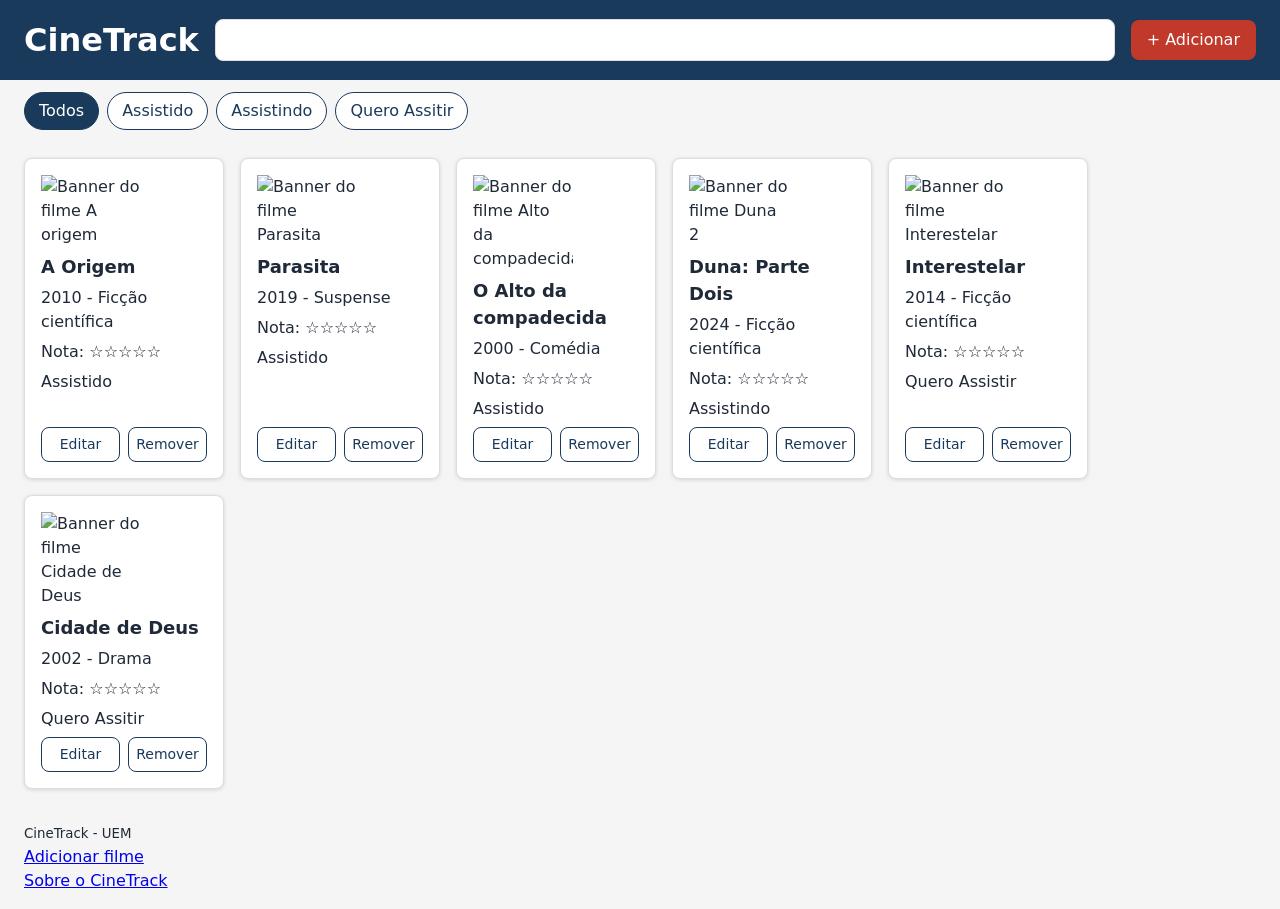
==== parte1/index.html @ 44a1d2e2 "feat: layout em flexbox" ====
<!DOCTYPE html>
<html lang="pt-br">

<head>
    <meta charset="UTF-8">
    <meta name="viewport" content="width=device-width, initial-scale=1.0">
    <title>CineTrack</title>
    <link rel="stylesheet" href="style.css">
</head>

<body>
    <header>
        <h1>CineTrack</h1>
        <input type="search" aria-label="Buscar filme">
        <button type="button">+ Adicionar</button>
    </header>
    <nav aria-label="Filtros de status">
        <button class="ativo" type="button">Todos</button>
        <button class="desativo" type="button">Assistido</button>
        <button class="desativo" type="button">Assistindo</button>
        <button class="desativo" type="button">Quero Assitir</button>
    </nav>
    <main>
        <section id="lista" aria-live="polite">
            <article class="card">
                <img
                    src="https://www.themoviedb.org/t/p/w600_and_h900_face/9e3Dz7aCANy5aRUQF745IlNloJ1.jpg"
                    alt="Banner do filme A origem" width="100">
                <h2>A Origem</h2>
                <p>2010 - Ficção científica</p>
                <p>Nota: &#9734&#9734&#9734&#9734&#9734</p>
                <span>Assistido</span>
                <div class="acoes">
                    <button class="editar" type="button">Editar</button>
                    <button class="remover" type="button">Remover</button>
                </div>
            </article>
            <article class="card">
                <img
                    src="https://www.themoviedb.org/t/p/w600_and_h900_face/igw938inb6Fy0YVcwIyxQ7Lu5FO.jpg"
                    alt="Banner do filme Parasita" width="100">
                <h2>Parasita</h2>
                <p>2019 - Suspense</p>
                <p>Nota: &#9734&#9734&#9734&#9734&#9734</p>
                <span>Assistido</span>
                <div class="acoes">
                    <button class="editar" type="button">Editar</button>
                    <button class="remover" type="button">Remover</button>
                </div>
            </article>
            <article class="card">
                <img
                    src="https://www.themoviedb.org/t/p/w600_and_h900_face/imcOp1kJsCsAFCoOtY5OnPrFbAf.jpg"
                    alt="Banner do filme Alto da compadecida" width="100">
                <h2>O Alto da compadecida</h2>
                <p>2000 - Comédia</p>
                <p>Nota: &#9734&#9734&#9734&#9734&#9734</p>
                <span>Assistido</span>
                <div class="acoes">
                    <button class="editar" type="button">Editar</button>
                    <button class="remover" type="button">Remover</button>
                </div>
            </article>
            <article class="card">
                <img
                    src="https://www.themoviedb.org/t/p/w600_and_h900_face/8LJJjLjAzAwXS40S5mx79PJ2jSs.jpg"
                    alt="Banner do filme Duna 2" width="100">
                <h2>Duna: Parte Dois</h2>
                <p>2024 - Ficção científica</p>
                <p>Nota: &#9734&#9734&#9734&#9734&#9734</p>
                <span>Assistindo</span>
                <div class="acoes">
                    <button class="editar" type="button">Editar</button>
                    <button class="remover" type="button">Remover</button>
                </div>
            </article>
            <article class="card">
                <img
                    src="https://www.themoviedb.org/t/p/w600_and_h900_face/6ricSDD83BClJsFdGB6x7cM0MFQ.jpg"
                    alt="Banner do filme Interestelar" width="100">
                <h2>Interestelar</h2>
                <p>2014 - Ficção científica</p>
                <p>Nota: &#9734&#9734&#9734&#9734&#9734</p>
                <span>Quero Assistir</span>
                <div class="acoes">
                    <button class="editar" type="button">Editar</button>
                    <button class="remover" type="button">Remover</button>
                </div>
            </article>
            <article class="card">
                <img
                    src="https://www.themoviedb.org/t/p/w600_and_h900_face/gfnXixcGC060QcG6JPxN6AMdVsq.jpg"
                    alt="Banner do filme Cidade de Deus" width="100">
                <h2>Cidade de Deus</h2>
                <p>2002 - Drama</p>
                <p>Nota: &#9734&#9734&#9734&#9734&#9734</p>
                <span>Quero Assitir</span>
                <div class="acoes">
                    <button class="editar" type="button">Editar</button>
                    <button class="remover" type="button">Remover</button>
                </div>
            </article>
        </section>
    </main>
    <footer>
        <small>CineTrack - UEM</small>
        <p><a href="adicionar.html">Adicionar filme</a></p>
        <p><a href="sobre.html">Sobre o CineTrack</a></p>
    </footer>
</body>

</html>
---- parte1/style.css ----
/* Paleta: primária #1A3A5C; acento #C0392B; neutro #F5F5F5. */

* {
    box-sizing: border-box;
    margin: 0;
    padding: 0;
}

html {
    font-size: 16px;
}

body {
    font-family: system-ui, sans-serif;
    color: #1f2937;
    background: #f5f5f5;
    line-height: 1.5;
}

img {
    max-width: 100%;
    display: block;
}

button {
    font: inherit;
    cursor: pointer;
    background: #fff;
    color: #1a3a5c;
    border: 1px solid #1a3a5c;
    border-radius: 8px;
    padding: 6px 12px;
}

header {
    display: flex;
    align-items: center;
    justify-content: space-between;
    gap: 16px;
    flex-wrap: wrap;
    background: #1a3a5c;
    color: #fff;
    padding: 16px 24px;
}

header h1 {
    flex: 0 0 auto;
}

header input {
    flex: 1 1 240px;
    min-width: 0;
    font: inherit;
    padding: 8px 12px;
    border: 1px solid #ddd;
    border-radius: 8px;
}

header button {
    background: #c0392b;
    color: #fff;
    border: 0;
    border-radius: 8px;
    padding: 8px 16px;
}

nav {
    display: flex;
    gap: 8px;
    flex-wrap: wrap;
    padding: 12px 24px;
}

nav button {
    padding: 6px 14px;
    border-radius: 999px;
}

nav button.ativo {
    background: #1a3a5c;
    color: #fff;
}

#lista {
    display: flex;
    flex-wrap: wrap;
    gap: 16px;
    padding: 16px 24px;
}

.card {
    display: flex;
    flex-direction: column;
    gap: 6px;
    width: 200px;
    background: #fff;
    padding: 16px;
    border: 1px solid #ddd;
    border-radius: 8px;
    box-shadow: 0 1px 4px #0002;
}

.card h2 {
    font-size: 1.125rem;
}

.card .acoes {
    margin-top: auto;
    display: flex;
    gap: 8px;
}

.card .acoes button {
    flex: 1;
    padding: 6px;
    font-size: 0.875rem;
}

footer {
    padding: 16px 24px;
}
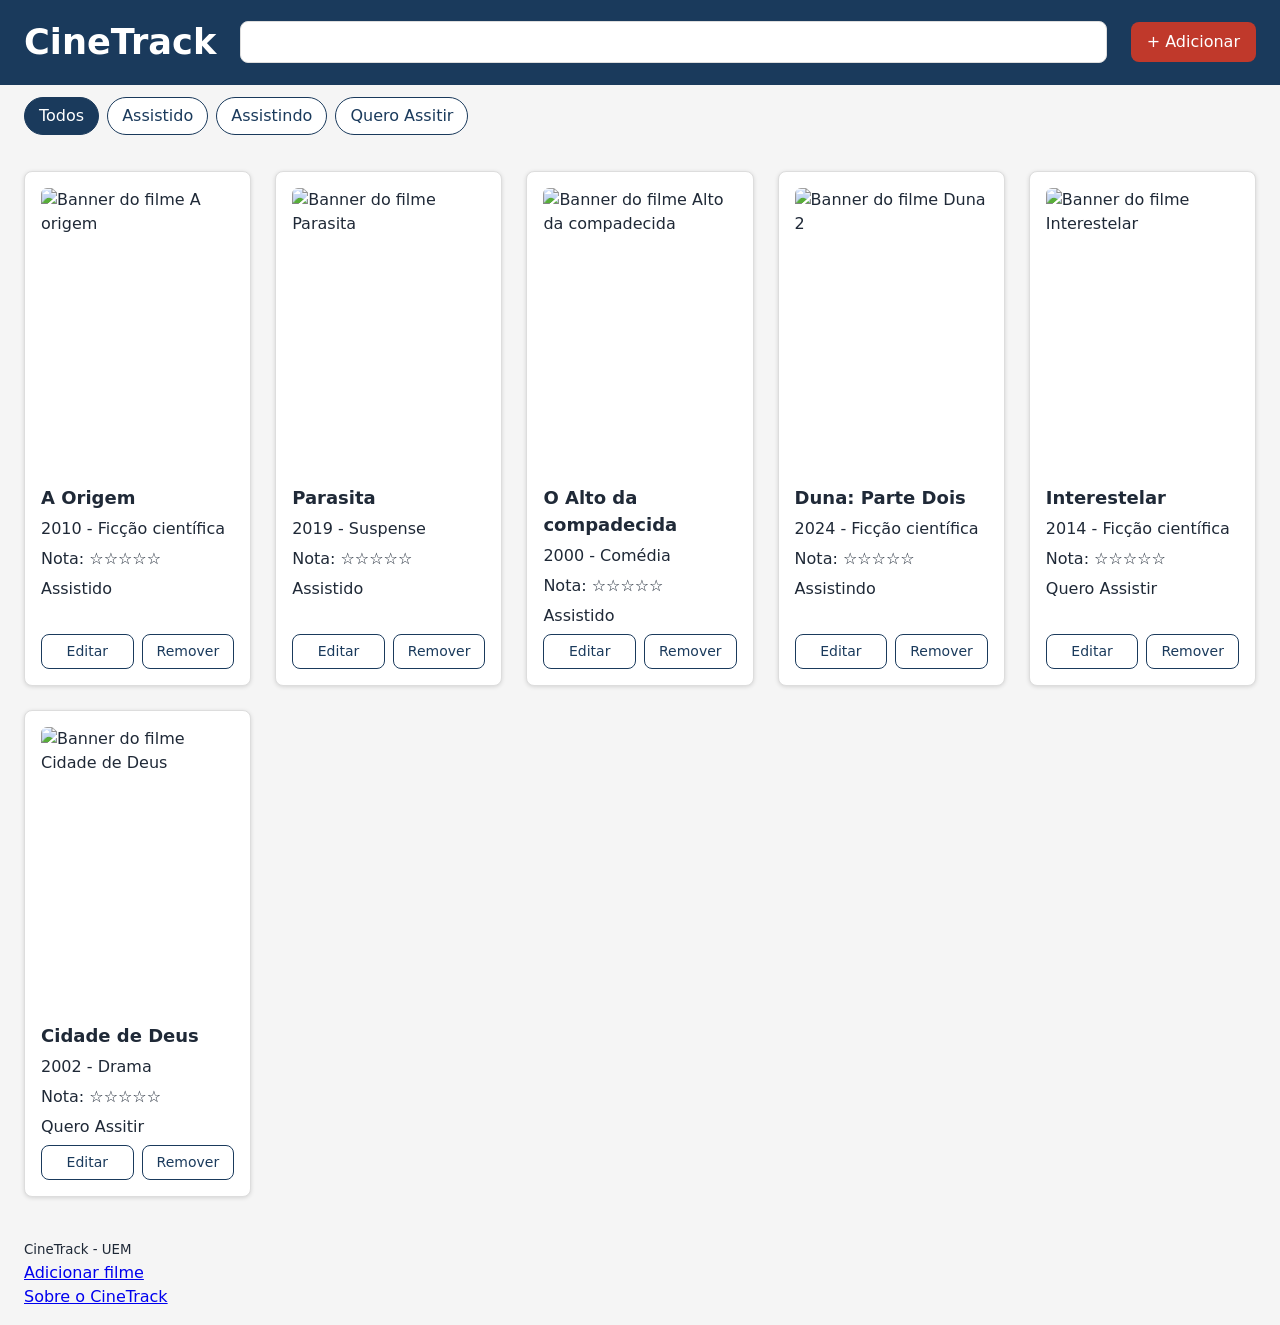
==== commit aa5af617: "feat: layout responsivo" ====
--- a/parte1/index.html
+++ b/parte1/index.html
@@ -12,7 +12,9 @@
     <header>
         <h1>CineTrack</h1>
         <input type="search" aria-label="Buscar filme">
-        <button type="button">+ Adicionar</button>
+        <button type="button" aria-label="Adicionar filme">
+            <span aria-hidden="true">+</span><span class="texto-adicionar"> Adicionar</span>
+        </button>
     </header>
     <nav aria-label="Filtros de status">
         <button class="ativo" type="button">Todos</button>
--- a/parte1/style.css
+++ b/parte1/style.css
@@ -45,6 +45,7 @@
 
 header h1 {
     flex: 0 0 auto;
+    font-size: clamp(1.25rem, 1rem + 1vw, 1.75rem);
 }
 
 header input {
@@ -62,6 +63,10 @@
     border: 0;
     border-radius: 8px;
     padding: 8px 16px;
+}
+
+.texto-adicionar {
+    display: none;
 }
 
 nav {
@@ -82,22 +87,28 @@
 }
 
 #lista {
-    display: flex;
-    flex-wrap: wrap;
+    display: grid;
+    grid-template-columns: repeat(auto-fill, minmax(200px, 1fr));
     gap: 16px;
-    padding: 16px 24px;
+    padding: 24px;
 }
 
 .card {
     display: flex;
     flex-direction: column;
     gap: 6px;
-    width: 200px;
     background: #fff;
     padding: 16px;
     border: 1px solid #ddd;
     border-radius: 8px;
     box-shadow: 0 1px 4px #0002;
+}
+
+.card img {
+    width: 100%;
+    aspect-ratio: 2 / 3;
+    object-fit: cover;
+    border-radius: 6px;
 }
 
 .card h2 {
@@ -119,3 +130,18 @@
 footer {
     padding: 16px 24px;
 }
+
+@media (min-width: 1024px) {
+    header,
+    #lista {
+        gap: 24px;
+    }
+
+    header h1 {
+        font-size: clamp(1.75rem, 1rem + 1.5vw, 2.5rem);
+    }
+
+    .texto-adicionar {
+        display: inline;
+    }
+}
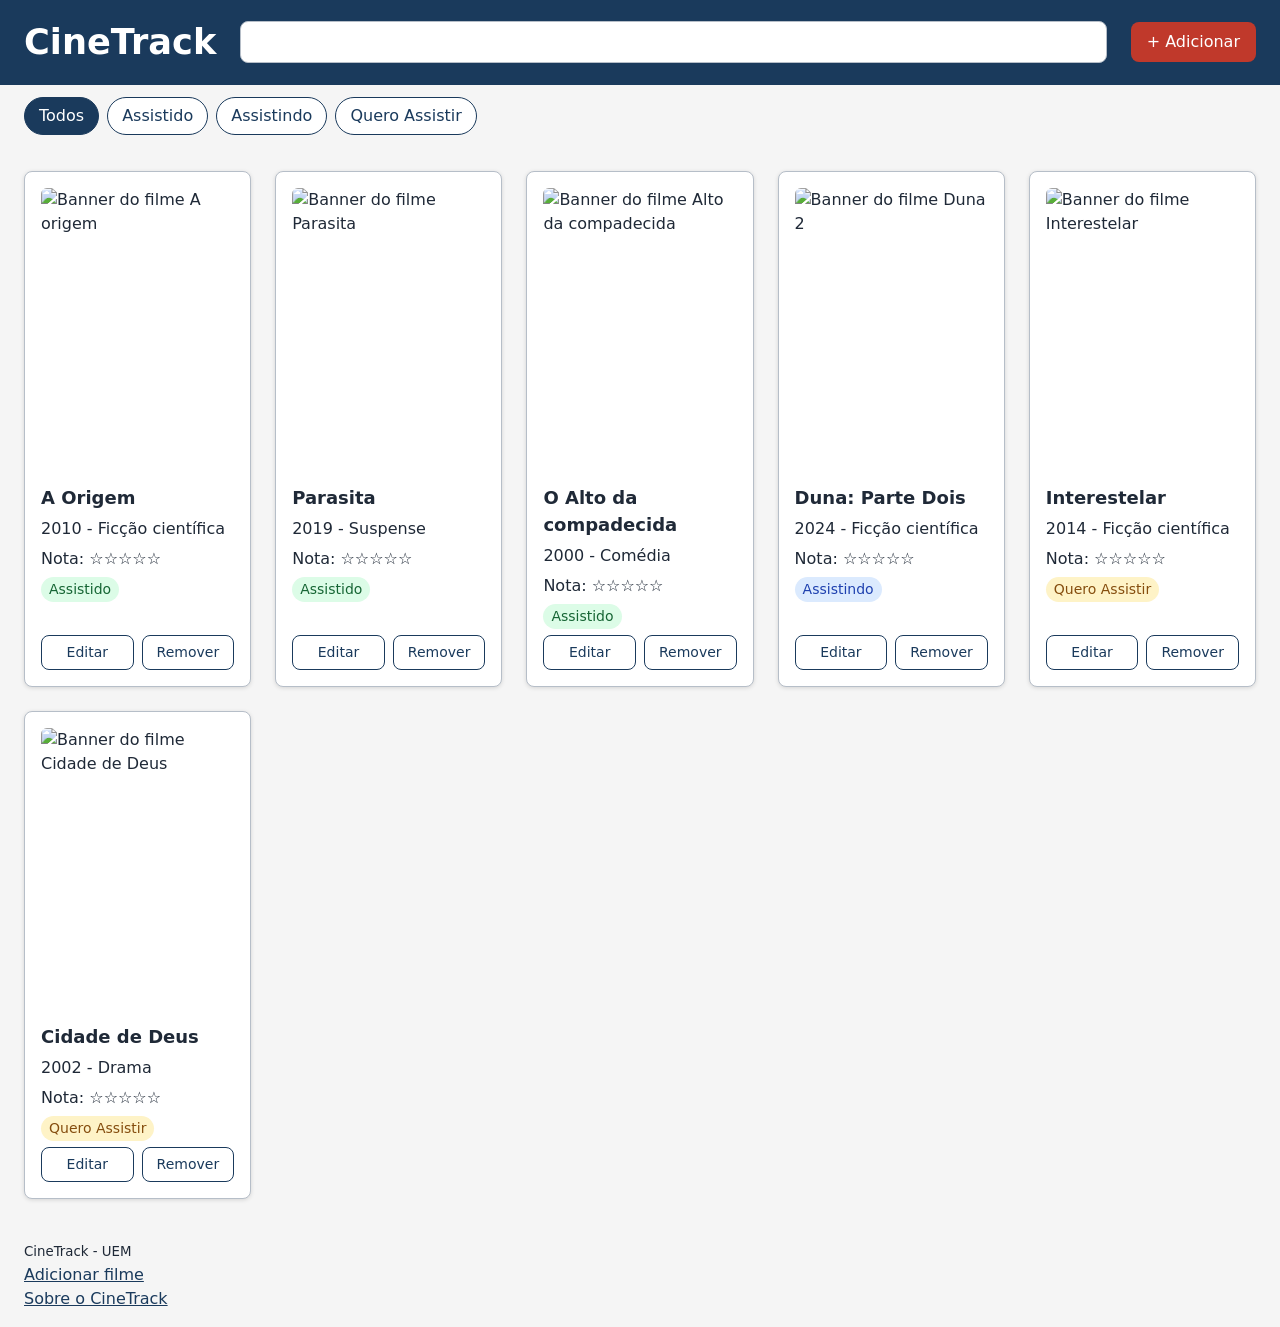
==== commit 781c919b: "feat: estilo final parte 1" ====
--- a/parte1/index.html
+++ b/parte1/index.html
@@ -20,7 +20,7 @@
         <button class="ativo" type="button">Todos</button>
         <button class="desativo" type="button">Assistido</button>
         <button class="desativo" type="button">Assistindo</button>
-        <button class="desativo" type="button">Quero Assitir</button>
+        <button class="desativo" type="button">Quero Assistir</button>
     </nav>
     <main>
         <section id="lista" aria-live="polite">
@@ -31,7 +31,7 @@
                 <h2>A Origem</h2>
                 <p>2010 - Ficção científica</p>
                 <p>Nota: &#9734&#9734&#9734&#9734&#9734</p>
-                <span>Assistido</span>
+                <span class="badge assistido">Assistido</span>
                 <div class="acoes">
                     <button class="editar" type="button">Editar</button>
                     <button class="remover" type="button">Remover</button>
@@ -44,7 +44,7 @@
                 <h2>Parasita</h2>
                 <p>2019 - Suspense</p>
                 <p>Nota: &#9734&#9734&#9734&#9734&#9734</p>
-                <span>Assistido</span>
+                <span class="badge assistido">Assistido</span>
                 <div class="acoes">
                     <button class="editar" type="button">Editar</button>
                     <button class="remover" type="button">Remover</button>
@@ -57,7 +57,7 @@
                 <h2>O Alto da compadecida</h2>
                 <p>2000 - Comédia</p>
                 <p>Nota: &#9734&#9734&#9734&#9734&#9734</p>
-                <span>Assistido</span>
+                <span class="badge assistido">Assistido</span>
                 <div class="acoes">
                     <button class="editar" type="button">Editar</button>
                     <button class="remover" type="button">Remover</button>
@@ -70,7 +70,7 @@
                 <h2>Duna: Parte Dois</h2>
                 <p>2024 - Ficção científica</p>
                 <p>Nota: &#9734&#9734&#9734&#9734&#9734</p>
-                <span>Assistindo</span>
+                <span class="badge assistindo">Assistindo</span>
                 <div class="acoes">
                     <button class="editar" type="button">Editar</button>
                     <button class="remover" type="button">Remover</button>
@@ -83,7 +83,7 @@
                 <h2>Interestelar</h2>
                 <p>2014 - Ficção científica</p>
                 <p>Nota: &#9734&#9734&#9734&#9734&#9734</p>
-                <span>Quero Assistir</span>
+                <span class="badge quero">Quero Assistir</span>
                 <div class="acoes">
                     <button class="editar" type="button">Editar</button>
                     <button class="remover" type="button">Remover</button>
@@ -96,7 +96,7 @@
                 <h2>Cidade de Deus</h2>
                 <p>2002 - Drama</p>
                 <p>Nota: &#9734&#9734&#9734&#9734&#9734</p>
-                <span>Quero Assitir</span>
+                <span class="badge quero">Quero Assistir</span>
                 <div class="acoes">
                     <button class="editar" type="button">Editar</button>
                     <button class="remover" type="button">Remover</button>
@@ -104,6 +104,31 @@
             </article>
         </section>
     </main>
+    <div id="modal" hidden>
+        <div class="modal-conteudo" role="dialog" aria-modal="true" aria-labelledby="modal-titulo">
+            <h2 id="modal-titulo">Adicionar filme</h2>
+            <form id="form-filme">
+                <p><label for="title">Título</label><input id="title" name="titulo" type="text" required></p>
+                <p><label for="year">Ano</label><input id="year" name="ano" type="number" min="1888" max="2030" required></p>
+                <p><label for="gender">Gênero</label><input id="gender" name="genero" type="text" required></p>
+                <p><label for="url">URL do pôster</label><input id="url" name="poster" type="text"></p>
+                <p>
+                    <label for="status">Status</label>
+                    <select id="status" name="status" required>
+                        <option value="quero">Quero Assistir</option>
+                        <option value="assistido">Assistido</option>
+                        <option value="assistindo">Assistindo</option>
+                    </select>
+                </p>
+                <p><label for="nota">Nota (1-5)</label><input id="nota" name="nota" type="number" min="1" max="5" required></p>
+                <p><label for="comentario">Comentário</label><textarea id="comentario" name="comentario"></textarea></p>
+                <div class="acoes">
+                    <button type="button">Cancelar</button>
+                    <button class="primario" type="submit">Salvar</button>
+                </div>
+            </form>
+        </div>
+    </div>
     <footer>
         <small>CineTrack - UEM</small>
         <p><a href="adicionar.html">Adicionar filme</a></p>
--- a/parte1/style.css
+++ b/parte1/style.css
@@ -1,4 +1,29 @@
 /* Paleta: primária #1A3A5C; acento #C0392B; neutro #F5F5F5. */
+
+:root {
+    color-scheme: light;
+    --cor-primaria: #1a3a5c;
+    --cor-acento: #c0392b;
+    --cor-fundo: #f5f5f5;
+    --cor-texto: #1f2937;
+    --cor-superficie: #fff;
+    --cor-contraste: #fff;
+    --cor-borda: #b6bec8;
+    --cor-link: #1a3a5c;
+    --cor-foco: #2563eb;
+    --cor-overlay: #0008;
+    --cor-sombra: #0002;
+    --fundo-assistido: #dcfce7;
+    --texto-assistido: #166534;
+    --fundo-assistindo: #dbeafe;
+    --texto-assistindo: #1e40af;
+    --fundo-quero: #fef3c7;
+    --texto-quero: #854d0e;
+    --raio: 8px;
+    --espaco: 16px;
+    --espaco-pequeno: 8px;
+    --espaco-grande: 24px;
+}
 
 * {
     box-sizing: border-box;
@@ -12,8 +37,8 @@
 
 body {
     font-family: system-ui, sans-serif;
-    color: #1f2937;
-    background: #f5f5f5;
+    color: var(--cor-texto);
+    background: var(--cor-fundo);
     line-height: 1.5;
 }
 
@@ -25,22 +50,42 @@
 button {
     font: inherit;
     cursor: pointer;
-    background: #fff;
-    color: #1a3a5c;
-    border: 1px solid #1a3a5c;
-    border-radius: 8px;
+    background: var(--cor-superficie);
+    color: var(--cor-link);
+    border: 1px solid var(--cor-link);
+    border-radius: var(--raio);
     padding: 6px 12px;
+    transition: background-color 200ms ease, color 200ms ease, transform 150ms ease;
+}
+
+button:hover {
+    background: var(--cor-primaria);
+    color: var(--cor-contraste);
+    transform: translateY(-2px);
+}
+
+button:focus-visible,
+input:focus-visible,
+select:focus-visible,
+textarea:focus-visible,
+a:focus-visible {
+    outline: 3px solid var(--cor-foco);
+    outline-offset: 2px;
+}
+
+a {
+    color: var(--cor-link);
 }
 
 header {
     display: flex;
     align-items: center;
     justify-content: space-between;
-    gap: 16px;
+    gap: var(--espaco);
     flex-wrap: wrap;
-    background: #1a3a5c;
-    color: #fff;
-    padding: 16px 24px;
+    background: var(--cor-primaria);
+    color: var(--cor-contraste);
+    padding: var(--espaco) var(--espaco-grande);
 }
 
 header h1 {
@@ -52,17 +97,19 @@
     flex: 1 1 240px;
     min-width: 0;
     font: inherit;
-    padding: 8px 12px;
-    border: 1px solid #ddd;
-    border-radius: 8px;
+    padding: var(--espaco-pequeno) 12px;
+    color: var(--cor-texto);
+    background: var(--cor-superficie);
+    border: 1px solid var(--cor-borda);
+    border-radius: var(--raio);
 }
 
 header button {
-    background: #c0392b;
-    color: #fff;
+    background: var(--cor-acento);
+    color: var(--cor-contraste);
     border: 0;
-    border-radius: 8px;
-    padding: 8px 16px;
+    border-radius: var(--raio);
+    padding: var(--espaco-pequeno) var(--espaco);
 }
 
 .texto-adicionar {
@@ -71,9 +118,9 @@
 
 nav {
     display: flex;
-    gap: 8px;
+    gap: var(--espaco-pequeno);
     flex-wrap: wrap;
-    padding: 12px 24px;
+    padding: 12px var(--espaco-grande);
 }
 
 nav button {
@@ -82,33 +129,33 @@
 }
 
 nav button.ativo {
-    background: #1a3a5c;
-    color: #fff;
+    background: var(--cor-primaria);
+    color: var(--cor-contraste);
 }
 
 #lista {
     display: grid;
     grid-template-columns: repeat(auto-fill, minmax(200px, 1fr));
-    gap: 16px;
-    padding: 24px;
+    gap: var(--espaco);
+    padding: var(--espaco-grande);
 }
 
 .card {
     display: flex;
     flex-direction: column;
     gap: 6px;
-    background: #fff;
-    padding: 16px;
-    border: 1px solid #ddd;
-    border-radius: 8px;
-    box-shadow: 0 1px 4px #0002;
+    background: var(--cor-superficie);
+    padding: var(--espaco);
+    border: 1px solid var(--cor-borda);
+    border-radius: var(--raio);
+    box-shadow: 0 1px 4px var(--cor-sombra);
 }
 
 .card img {
     width: 100%;
     aspect-ratio: 2 / 3;
     object-fit: cover;
-    border-radius: 6px;
+    border-radius: calc(var(--raio) * 0.75);
 }
 
 .card h2 {
@@ -118,7 +165,7 @@
 .card .acoes {
     margin-top: auto;
     display: flex;
-    gap: 8px;
+    gap: var(--espaco-pequeno);
 }
 
 .card .acoes button {
@@ -128,13 +175,130 @@
 }
 
 footer {
-    padding: 16px 24px;
+    padding: var(--espaco) var(--espaco-grande);
+}
+
+.badge {
+    align-self: flex-start;
+    padding: 2px var(--espaco-pequeno);
+    border-radius: 999px;
+    font-size: 0.875rem;
+}
+
+.badge.assistido {
+    background: var(--fundo-assistido);
+    color: var(--texto-assistido);
+}
+
+.badge.assistindo {
+    background: var(--fundo-assistindo);
+    color: var(--texto-assistindo);
+}
+
+.badge.quero {
+    background: var(--fundo-quero);
+    color: var(--texto-quero);
+}
+
+.pagina-formulario {
+    width: calc(100% - 48px);
+    max-width: 420px;
+    margin: 0 auto var(--espaco-grande);
+    padding: var(--espaco-grande);
+    background: var(--cor-superficie);
+    border-radius: var(--raio);
+}
+
+.pagina-formulario h1,
+.modal-conteudo h2 {
+    font-size: 1.5rem;
+    margin-bottom: var(--espaco);
+}
+
+#form-filme {
+    display: flex;
+    flex-direction: column;
+    gap: var(--espaco);
+}
+
+#form-filme p {
+    display: flex;
+    flex-direction: column;
+    gap: 6px;
+}
+
+#form-filme input,
+#form-filme select,
+#form-filme textarea {
+    width: 100%;
+    min-width: 0;
+    padding: var(--espaco-pequeno);
+    font: inherit;
+    color: var(--cor-texto);
+    background: var(--cor-superficie);
+    border: 1px solid var(--cor-borda);
+    border-radius: var(--raio);
+}
+
+#form-filme textarea {
+    min-height: 96px;
+    resize: vertical;
+}
+
+#form-filme .acoes {
+    display: flex;
+    justify-content: flex-end;
+    gap: var(--espaco-pequeno);
+}
+
+.primario {
+    background: var(--cor-primaria);
+    color: var(--cor-contraste);
+}
+
+#modal {
+    position: fixed;
+    inset: 0;
+    background: var(--cor-overlay);
+    display: flex;
+    align-items: center;
+    justify-content: center;
+    padding: var(--espaco);
+    z-index: 50;
+}
+
+#modal[hidden] {
+    display: none;
+}
+
+.modal-conteudo {
+    background: var(--cor-superficie);
+    padding: var(--espaco-grande);
+    border-radius: calc(var(--raio) * 1.5);
+    width: 100%;
+    max-width: 420px;
+    max-height: 90vh;
+    overflow: auto;
+    box-shadow: 0 8px 32px var(--cor-sombra);
+    animation: aparecer 200ms ease;
+}
+
+@keyframes aparecer {
+    from {
+        opacity: 0;
+        transform: translateY(8px);
+    }
+
+    to {
+        opacity: 1;
+        transform: translateY(0);
+    }
 }
 
 @media (min-width: 1024px) {
     header,
     #lista {
-        gap: 24px;
+        gap: var(--espaco-grande);
     }
 
     header h1 {
@@ -145,3 +309,37 @@
         display: inline;
     }
 }
+
+@media (prefers-color-scheme: dark) {
+    :root {
+        color-scheme: dark;
+        --cor-primaria: #264d73;
+        --cor-fundo: #1a1a1a;
+        --cor-texto: #f3f3f3;
+        --cor-superficie: #262626;
+        --cor-borda: #737373;
+        --cor-link: #93c5fd;
+        --cor-foco: #93c5fd;
+        --cor-sombra: #0006;
+        --fundo-assistido: #14532d;
+        --texto-assistido: #bbf7d0;
+        --fundo-assistindo: #1e3a8a;
+        --texto-assistindo: #bfdbfe;
+        --fundo-quero: #713f12;
+        --texto-quero: #fde68a;
+    }
+}
+
+@media (prefers-reduced-motion: reduce) {
+    button {
+        transition: none;
+    }
+
+    button:hover {
+        transform: none;
+    }
+
+    .modal-conteudo {
+        animation: none;
+    }
+}
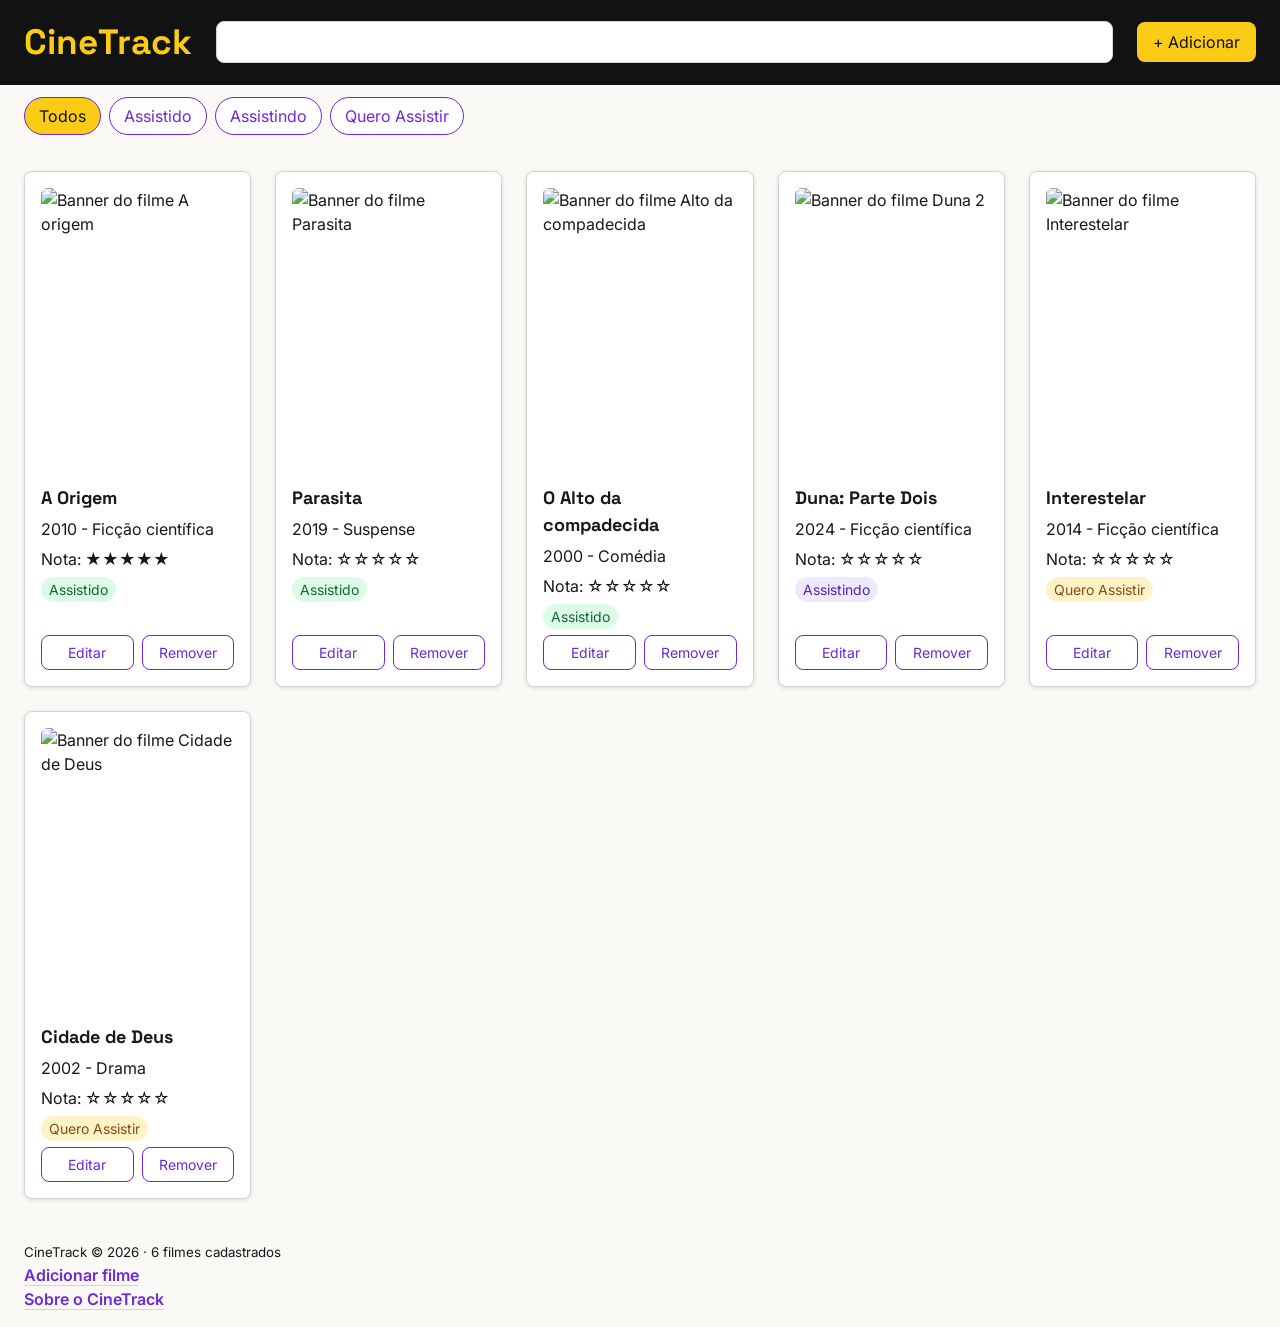
==== commit f8228d1e: "feat: funcoes dos cards" ====
--- a/parte1/index.html
+++ b/parte1/index.html
@@ -134,6 +134,7 @@
         <p><a href="adicionar.html">Adicionar filme</a></p>
         <p><a href="sobre.html">Sobre o CineTrack</a></p>
     </footer>
+    <script src="app.js"></script>
 </body>
 
 </html>
--- a/parte1/style.css
+++ b/parte1/style.css
@@ -1,22 +1,27 @@
-/* Paleta: primária #1A3A5C; acento #C0392B; neutro #F5F5F5. */
+@import url('https://fonts.googleapis.com/css2?family=Inter:wght@400;600;700&family=Space+Grotesk:wght@500;600;700&display=swap');
+
+/* Paleta: amarelo #FACC15; preto #121212; detalhes roxos #6D28D9. */
 
 :root {
     color-scheme: light;
-    --cor-primaria: #1a3a5c;
-    --cor-acento: #c0392b;
-    --cor-fundo: #f5f5f5;
-    --cor-texto: #1f2937;
+    --cor-primaria: #facc15;
+    --cor-acento: #facc15;
+    --cor-acento-hover: #eab308;
+    --cor-cabecalho: #121212;
+    --cor-fundo: #faf9f6;
+    --cor-texto: #18181b;
     --cor-superficie: #fff;
-    --cor-contraste: #fff;
-    --cor-borda: #b6bec8;
-    --cor-link: #1a3a5c;
-    --cor-foco: #2563eb;
+    --cor-contraste: #121212;
+    --cor-borda: #d4d4d8;
+    --cor-link: #6d28d9;
+    --cor-link-hover: #4c1d95;
+    --cor-foco: #7c3aed;
     --cor-overlay: #0008;
     --cor-sombra: #0002;
     --fundo-assistido: #dcfce7;
     --texto-assistido: #166534;
-    --fundo-assistindo: #dbeafe;
-    --texto-assistindo: #1e40af;
+    --fundo-assistindo: #ede9fe;
+    --texto-assistindo: #5b21b6;
     --fundo-quero: #fef3c7;
     --texto-quero: #854d0e;
     --raio: 8px;
@@ -36,10 +41,16 @@
 }
 
 body {
-    font-family: system-ui, sans-serif;
+    font-family: 'Inter', system-ui, sans-serif;
     color: var(--cor-texto);
     background: var(--cor-fundo);
     line-height: 1.5;
+}
+
+h1,
+h2 {
+    font-family: 'Space Grotesk', system-ui, sans-serif;
+    font-weight: 700;
 }
 
 img {
@@ -75,6 +86,22 @@
 
 a {
     color: var(--cor-link);
+    font-weight: 600;
+    text-decoration-line: underline;
+    text-decoration-color: var(--cor-borda);
+    text-decoration-thickness: 1px;
+    text-underline-offset: 4px;
+    transition: color 200ms ease, text-decoration-color 200ms ease;
+}
+
+a:hover {
+    color: var(--cor-link-hover);
+    text-decoration-color: currentColor;
+}
+
+header button:hover,
+.primario:hover {
+    background: var(--cor-acento-hover);
 }
 
 header {
@@ -83,8 +110,8 @@
     justify-content: space-between;
     gap: var(--espaco);
     flex-wrap: wrap;
-    background: var(--cor-primaria);
-    color: var(--cor-contraste);
+    background: var(--cor-cabecalho);
+    color: var(--cor-acento);
     padding: var(--espaco) var(--espaco-grande);
 }
 
@@ -313,25 +340,27 @@
 @media (prefers-color-scheme: dark) {
     :root {
         color-scheme: dark;
-        --cor-primaria: #264d73;
-        --cor-fundo: #1a1a1a;
-        --cor-texto: #f3f3f3;
-        --cor-superficie: #262626;
-        --cor-borda: #737373;
-        --cor-link: #93c5fd;
-        --cor-foco: #93c5fd;
+        --cor-acento-hover: #fde047;
+        --cor-fundo: #121212;
+        --cor-texto: #f5f5f5;
+        --cor-superficie: #202020;
+        --cor-borda: #52525b;
+        --cor-link: #c4b5fd;
+        --cor-link-hover: #fde047;
+        --cor-foco: #c4b5fd;
         --cor-sombra: #0006;
         --fundo-assistido: #14532d;
         --texto-assistido: #bbf7d0;
-        --fundo-assistindo: #1e3a8a;
-        --texto-assistindo: #bfdbfe;
-        --fundo-quero: #713f12;
+        --fundo-assistindo: #3b2064;
+        --texto-assistindo: #ddd6fe;
+        --fundo-quero: #422f0b;
         --texto-quero: #fde68a;
     }
 }
 
 @media (prefers-reduced-motion: reduce) {
-    button {
+    button,
+    a {
         transition: none;
     }
 
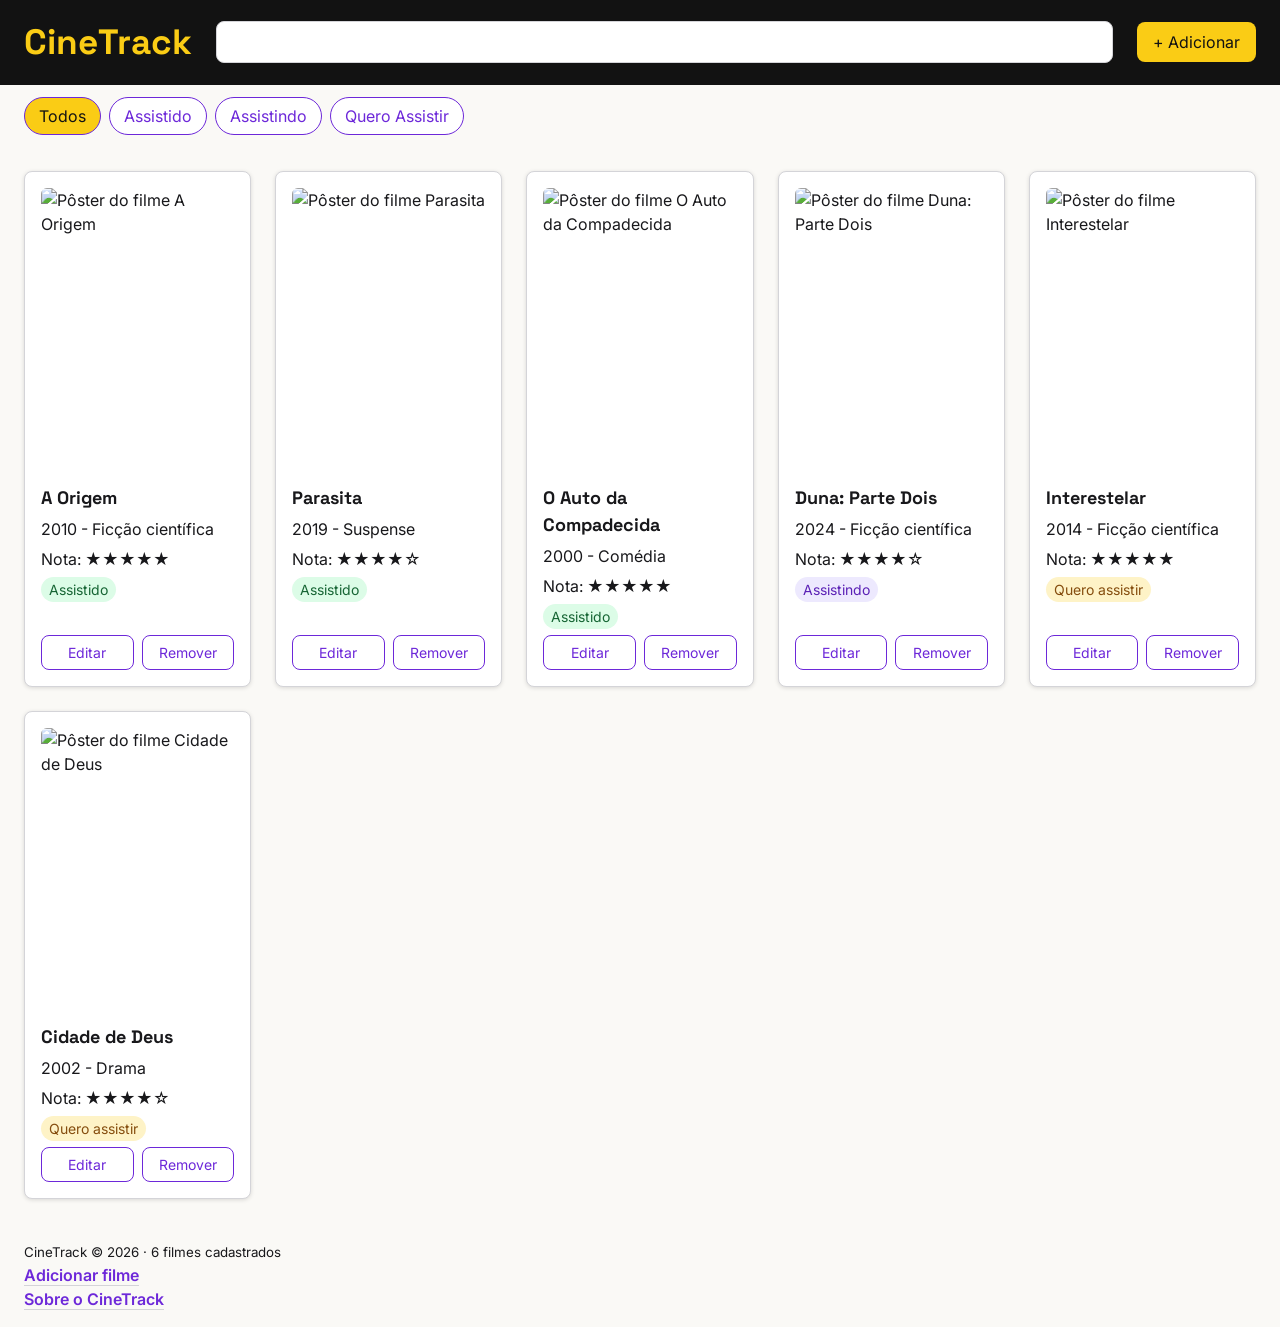
==== commit 2e0e04ca: "feat: render da lista" ====
--- a/parte1/index.html
+++ b/parte1/index.html
@@ -23,86 +23,7 @@
         <button class="desativo" type="button">Quero Assistir</button>
     </nav>
     <main>
-        <section id="lista" aria-live="polite">
-            <article class="card">
-                <img
-                    src="https://www.themoviedb.org/t/p/w600_and_h900_face/9e3Dz7aCANy5aRUQF745IlNloJ1.jpg"
-                    alt="Banner do filme A origem" width="100">
-                <h2>A Origem</h2>
-                <p>2010 - Ficção científica</p>
-                <p>Nota: &#9734&#9734&#9734&#9734&#9734</p>
-                <span class="badge assistido">Assistido</span>
-                <div class="acoes">
-                    <button class="editar" type="button">Editar</button>
-                    <button class="remover" type="button">Remover</button>
-                </div>
-            </article>
-            <article class="card">
-                <img
-                    src="https://www.themoviedb.org/t/p/w600_and_h900_face/igw938inb6Fy0YVcwIyxQ7Lu5FO.jpg"
-                    alt="Banner do filme Parasita" width="100">
-                <h2>Parasita</h2>
-                <p>2019 - Suspense</p>
-                <p>Nota: &#9734&#9734&#9734&#9734&#9734</p>
-                <span class="badge assistido">Assistido</span>
-                <div class="acoes">
-                    <button class="editar" type="button">Editar</button>
-                    <button class="remover" type="button">Remover</button>
-                </div>
-            </article>
-            <article class="card">
-                <img
-                    src="https://www.themoviedb.org/t/p/w600_and_h900_face/imcOp1kJsCsAFCoOtY5OnPrFbAf.jpg"
-                    alt="Banner do filme Alto da compadecida" width="100">
-                <h2>O Alto da compadecida</h2>
-                <p>2000 - Comédia</p>
-                <p>Nota: &#9734&#9734&#9734&#9734&#9734</p>
-                <span class="badge assistido">Assistido</span>
-                <div class="acoes">
-                    <button class="editar" type="button">Editar</button>
-                    <button class="remover" type="button">Remover</button>
-                </div>
-            </article>
-            <article class="card">
-                <img
-                    src="https://www.themoviedb.org/t/p/w600_and_h900_face/8LJJjLjAzAwXS40S5mx79PJ2jSs.jpg"
-                    alt="Banner do filme Duna 2" width="100">
-                <h2>Duna: Parte Dois</h2>
-                <p>2024 - Ficção científica</p>
-                <p>Nota: &#9734&#9734&#9734&#9734&#9734</p>
-                <span class="badge assistindo">Assistindo</span>
-                <div class="acoes">
-                    <button class="editar" type="button">Editar</button>
-                    <button class="remover" type="button">Remover</button>
-                </div>
-            </article>
-            <article class="card">
-                <img
-                    src="https://www.themoviedb.org/t/p/w600_and_h900_face/6ricSDD83BClJsFdGB6x7cM0MFQ.jpg"
-                    alt="Banner do filme Interestelar" width="100">
-                <h2>Interestelar</h2>
-                <p>2014 - Ficção científica</p>
-                <p>Nota: &#9734&#9734&#9734&#9734&#9734</p>
-                <span class="badge quero">Quero Assistir</span>
-                <div class="acoes">
-                    <button class="editar" type="button">Editar</button>
-                    <button class="remover" type="button">Remover</button>
-                </div>
-            </article>
-            <article class="card">
-                <img
-                    src="https://www.themoviedb.org/t/p/w600_and_h900_face/gfnXixcGC060QcG6JPxN6AMdVsq.jpg"
-                    alt="Banner do filme Cidade de Deus" width="100">
-                <h2>Cidade de Deus</h2>
-                <p>2002 - Drama</p>
-                <p>Nota: &#9734&#9734&#9734&#9734&#9734</p>
-                <span class="badge quero">Quero Assistir</span>
-                <div class="acoes">
-                    <button class="editar" type="button">Editar</button>
-                    <button class="remover" type="button">Remover</button>
-                </div>
-            </article>
-        </section>
+        <section id="lista" aria-live="polite"></section>
     </main>
     <div id="modal" hidden>
         <div class="modal-conteudo" role="dialog" aria-modal="true" aria-labelledby="modal-titulo">
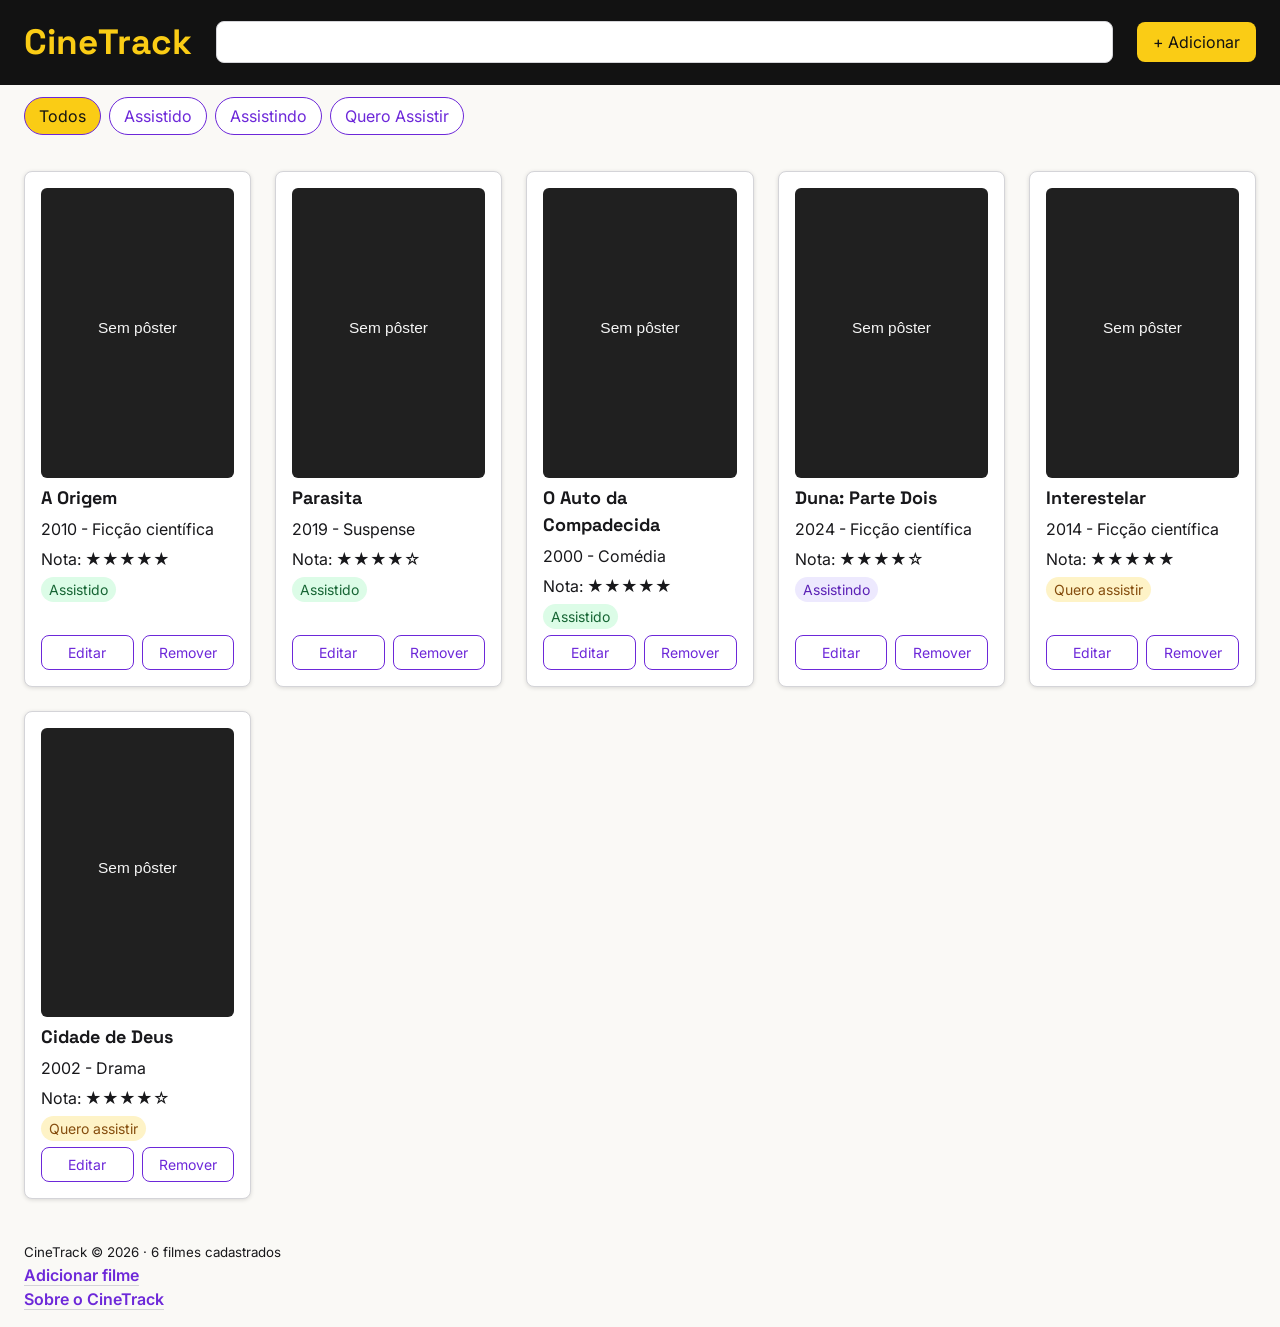
==== commit 437571b8: "feat: adicionar e editar filme" ====
--- a/parte1/index.html
+++ b/parte1/index.html
@@ -17,10 +17,10 @@
         </button>
     </header>
     <nav aria-label="Filtros de status">
-        <button class="ativo" type="button">Todos</button>
-        <button class="desativo" type="button">Assistido</button>
-        <button class="desativo" type="button">Assistindo</button>
-        <button class="desativo" type="button">Quero Assistir</button>
+        <button class="ativo" type="button" data-status="todos">Todos</button>
+        <button class="desativo" type="button" data-status="assistido">Assistido</button>
+        <button class="desativo" type="button" data-status="assistindo">Assistindo</button>
+        <button class="desativo" type="button" data-status="quero">Quero Assistir</button>
     </nav>
     <main>
         <section id="lista" aria-live="polite"></section>
@@ -28,6 +28,7 @@
     <div id="modal" hidden>
         <div class="modal-conteudo" role="dialog" aria-modal="true" aria-labelledby="modal-titulo">
             <h2 id="modal-titulo">Adicionar filme</h2>
+            <p id="erros-formulario" class="mensagem-erro" role="alert" tabindex="-1" hidden></p>
             <form id="form-filme">
                 <p><label for="title">Título</label><input id="title" name="titulo" type="text" required></p>
                 <p><label for="year">Ano</label><input id="year" name="ano" type="number" min="1888" max="2030" required></p>
--- a/parte1/style.css
+++ b/parte1/style.css
@@ -16,6 +16,7 @@
     --cor-link: #6d28d9;
     --cor-link-hover: #4c1d95;
     --cor-foco: #7c3aed;
+    --cor-erro: #b91c1c;
     --cor-overlay: #0008;
     --cor-sombra: #0002;
     --fundo-assistido: #dcfce7;
@@ -248,6 +249,12 @@
     gap: var(--espaco);
 }
 
+.mensagem-erro {
+    color: var(--cor-erro);
+    white-space: pre-line;
+    margin-bottom: var(--espaco);
+}
+
 #form-filme p {
     display: flex;
     flex-direction: column;
@@ -348,6 +355,7 @@
         --cor-link: #c4b5fd;
         --cor-link-hover: #fde047;
         --cor-foco: #c4b5fd;
+        --cor-erro: #fca5a5;
         --cor-sombra: #0006;
         --fundo-assistido: #14532d;
         --texto-assistido: #bbf7d0;
